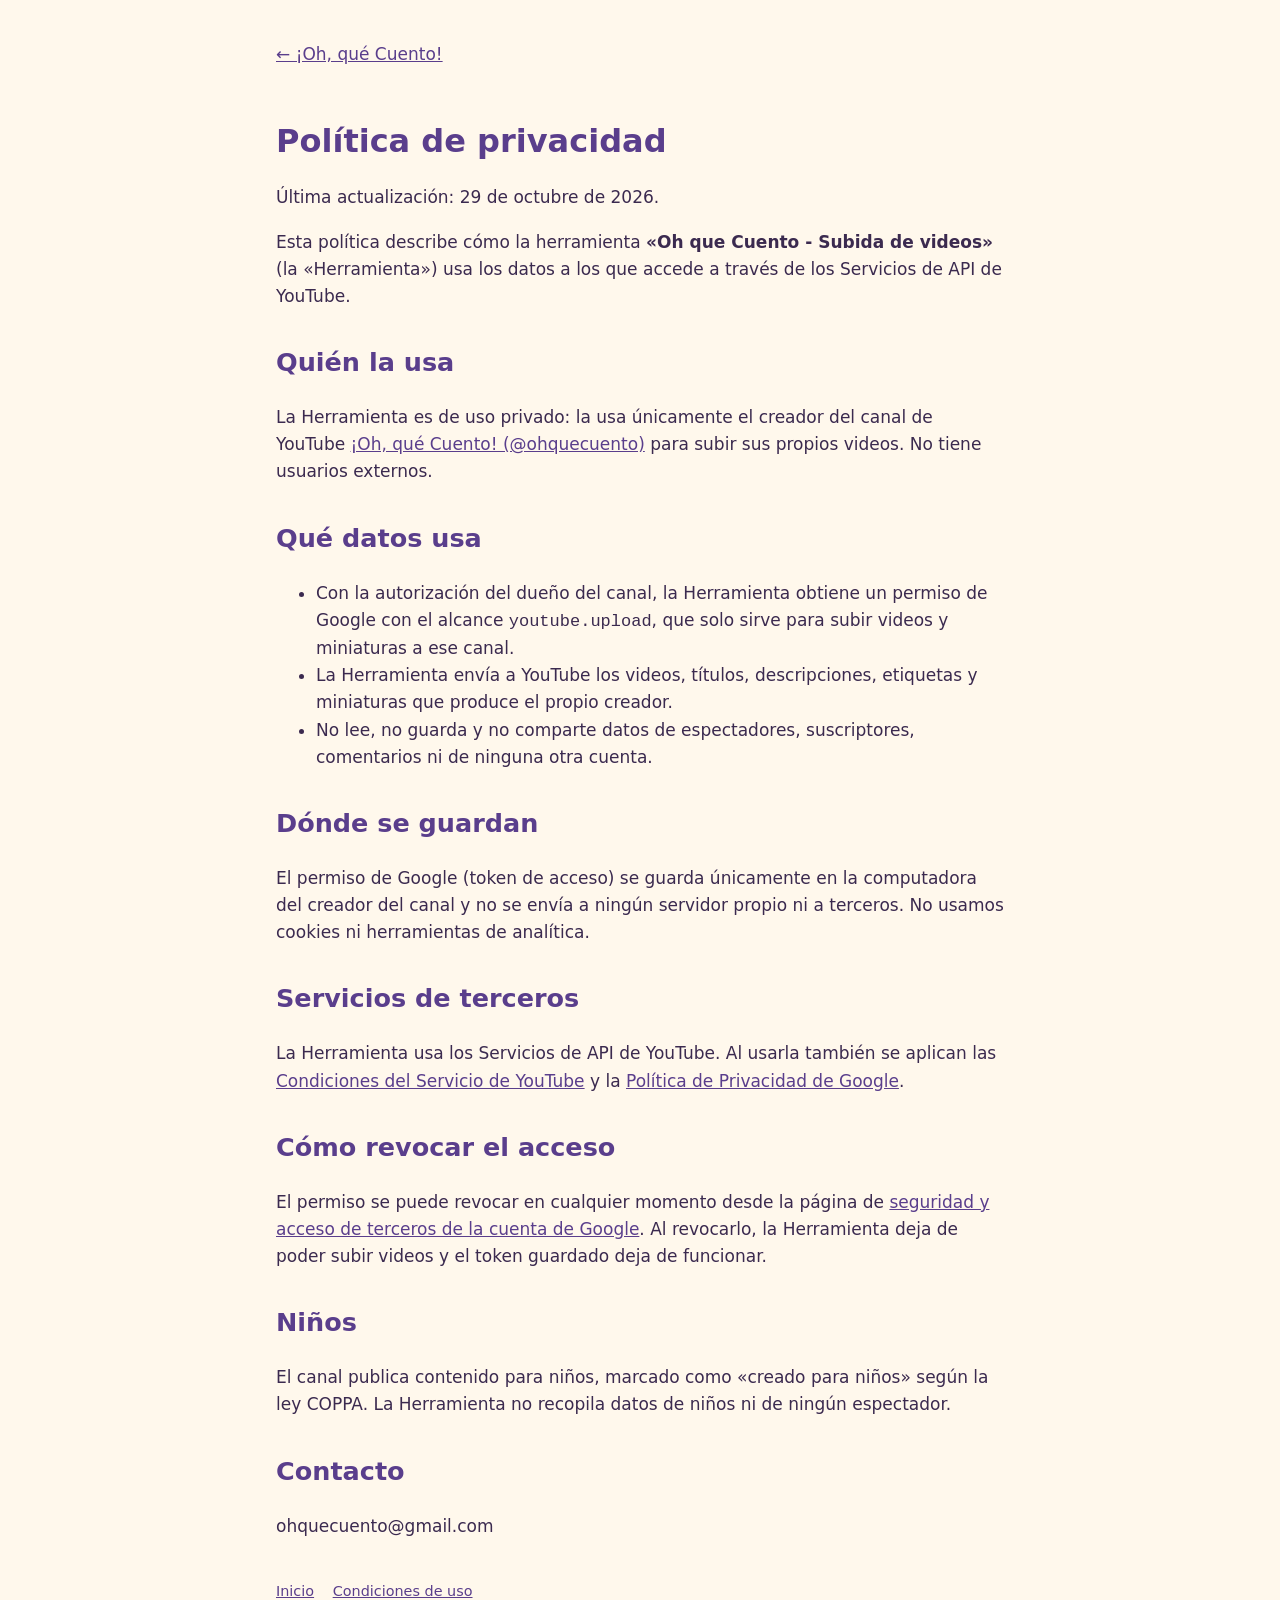
==== privacidad.html @ 2a4a2ed5 "Sitio del canal: portada, privacidad y condiciones" ====
<!doctype html>
<html lang="es">
<head>
  <meta charset="utf-8">
  <meta name="viewport" content="width=device-width, initial-scale=1">
  <title>Privacidad · ¡Oh, qué Cuento!</title>
  <link rel="icon" href="logo.png">
  <link rel="stylesheet" href="estilo.css">
</head>
<body>
  <main>
    <p><a href="index.html">← ¡Oh, qué Cuento!</a></p>
    <h1>Política de privacidad</h1>
    <p>Última actualización: 29 de octubre de 2026.</p>

    <p>Esta política describe cómo la herramienta <strong>«Oh que Cuento - Subida de videos»</strong>
      (la «Herramienta») usa los datos a los que accede a través de los Servicios de API de YouTube.</p>

    <h2>Quién la usa</h2>
    <p>La Herramienta es de uso privado: la usa únicamente el creador del canal de YouTube
      <a href="https://www.youtube.com/@ohquecuento">¡Oh, qué Cuento! (@ohquecuento)</a> para subir sus
      propios videos. No tiene usuarios externos.</p>

    <h2>Qué datos usa</h2>
    <ul>
      <li>Con la autorización del dueño del canal, la Herramienta obtiene un permiso de Google con el alcance
        <code>youtube.upload</code>, que solo sirve para subir videos y miniaturas a ese canal.</li>
      <li>La Herramienta envía a YouTube los videos, títulos, descripciones, etiquetas y miniaturas que produce
        el propio creador.</li>
      <li>No lee, no guarda y no comparte datos de espectadores, suscriptores, comentarios ni de ninguna otra
        cuenta.</li>
    </ul>

    <h2>Dónde se guardan</h2>
    <p>El permiso de Google (token de acceso) se guarda únicamente en la computadora del creador del canal y
      no se envía a ningún servidor propio ni a terceros. No usamos cookies ni herramientas de analítica.</p>

    <h2>Servicios de terceros</h2>
    <p>La Herramienta usa los Servicios de API de YouTube. Al usarla también se aplican las
      <a href="https://www.youtube.com/t/terms">Condiciones del Servicio de YouTube</a> y la
      <a href="https://policies.google.com/privacy">Política de Privacidad de Google</a>.</p>

    <h2>Cómo revocar el acceso</h2>
    <p>El permiso se puede revocar en cualquier momento desde la página de
      <a href="https://myaccount.google.com/permissions">seguridad y acceso de terceros de la cuenta de Google</a>.
      Al revocarlo, la Herramienta deja de poder subir videos y el token guardado deja de funcionar.</p>

    <h2>Niños</h2>
    <p>El canal publica contenido para niños, marcado como «creado para niños» según la ley COPPA. La
      Herramienta no recopila datos de niños ni de ningún espectador.</p>

    <h2>Contacto</h2>
    <p>ohquecuento@gmail.com</p>

    <footer>
      <a href="index.html">Inicio</a>
      <a href="condiciones.html">Condiciones de uso</a>
    </footer>
  </main>
</body>
</html>
---- estilo.css ----
:root {
  --fondo: #fff8ec;
  --texto: #3b2a4f;
  --suave: #6b5a7d;
  --acento: #5a3e8c;
  --amarillo: #ffd93b;
  --tarjeta: #ffffff;
}
@media (prefers-color-scheme: dark) {
  :root {
    --fondo: #1f1a29;
    --texto: #f3ecff;
    --suave: #c9bddb;
    --acento: #c9a8ff;
    --tarjeta: #2a2338;
  }
}
* { box-sizing: border-box; }
body {
  margin: 0;
  background: var(--fondo);
  color: var(--texto);
  font: 17px/1.6 system-ui, -apple-system, "Segoe UI", Roboto, sans-serif;
}
.banner { width: 100%; max-height: 260px; object-fit: cover; display: block; }
main { max-width: 760px; margin: 0 auto; padding: 24px 16px 48px; }
.cabecera { display: flex; align-items: center; gap: 16px; margin-top: -56px; }
.cabecera img { width: 104px; height: 104px; border-radius: 50%; border: 4px solid var(--fondo); background: var(--fondo); }
h1 { margin: 48px 0 0; font-size: 2rem; color: var(--acento); }
h2 { color: var(--acento); margin-top: 2rem; }
a { color: var(--acento); }
.boton {
  display: inline-block; margin-top: 12px; padding: 10px 18px; border-radius: 999px;
  background: var(--amarillo); color: #3b2a4f; font-weight: 700; text-decoration: none;
}
.tarjeta { background: var(--tarjeta); border-radius: 16px; padding: 16px 20px; margin-top: 16px; }
footer { margin-top: 40px; font-size: 0.9rem; color: var(--suave); }
footer a { margin-right: 14px; }
@media (max-width: 520px) {
  .cabecera { flex-direction: column; align-items: flex-start; margin-top: -48px; }
  h1 { margin-top: 0; }
}
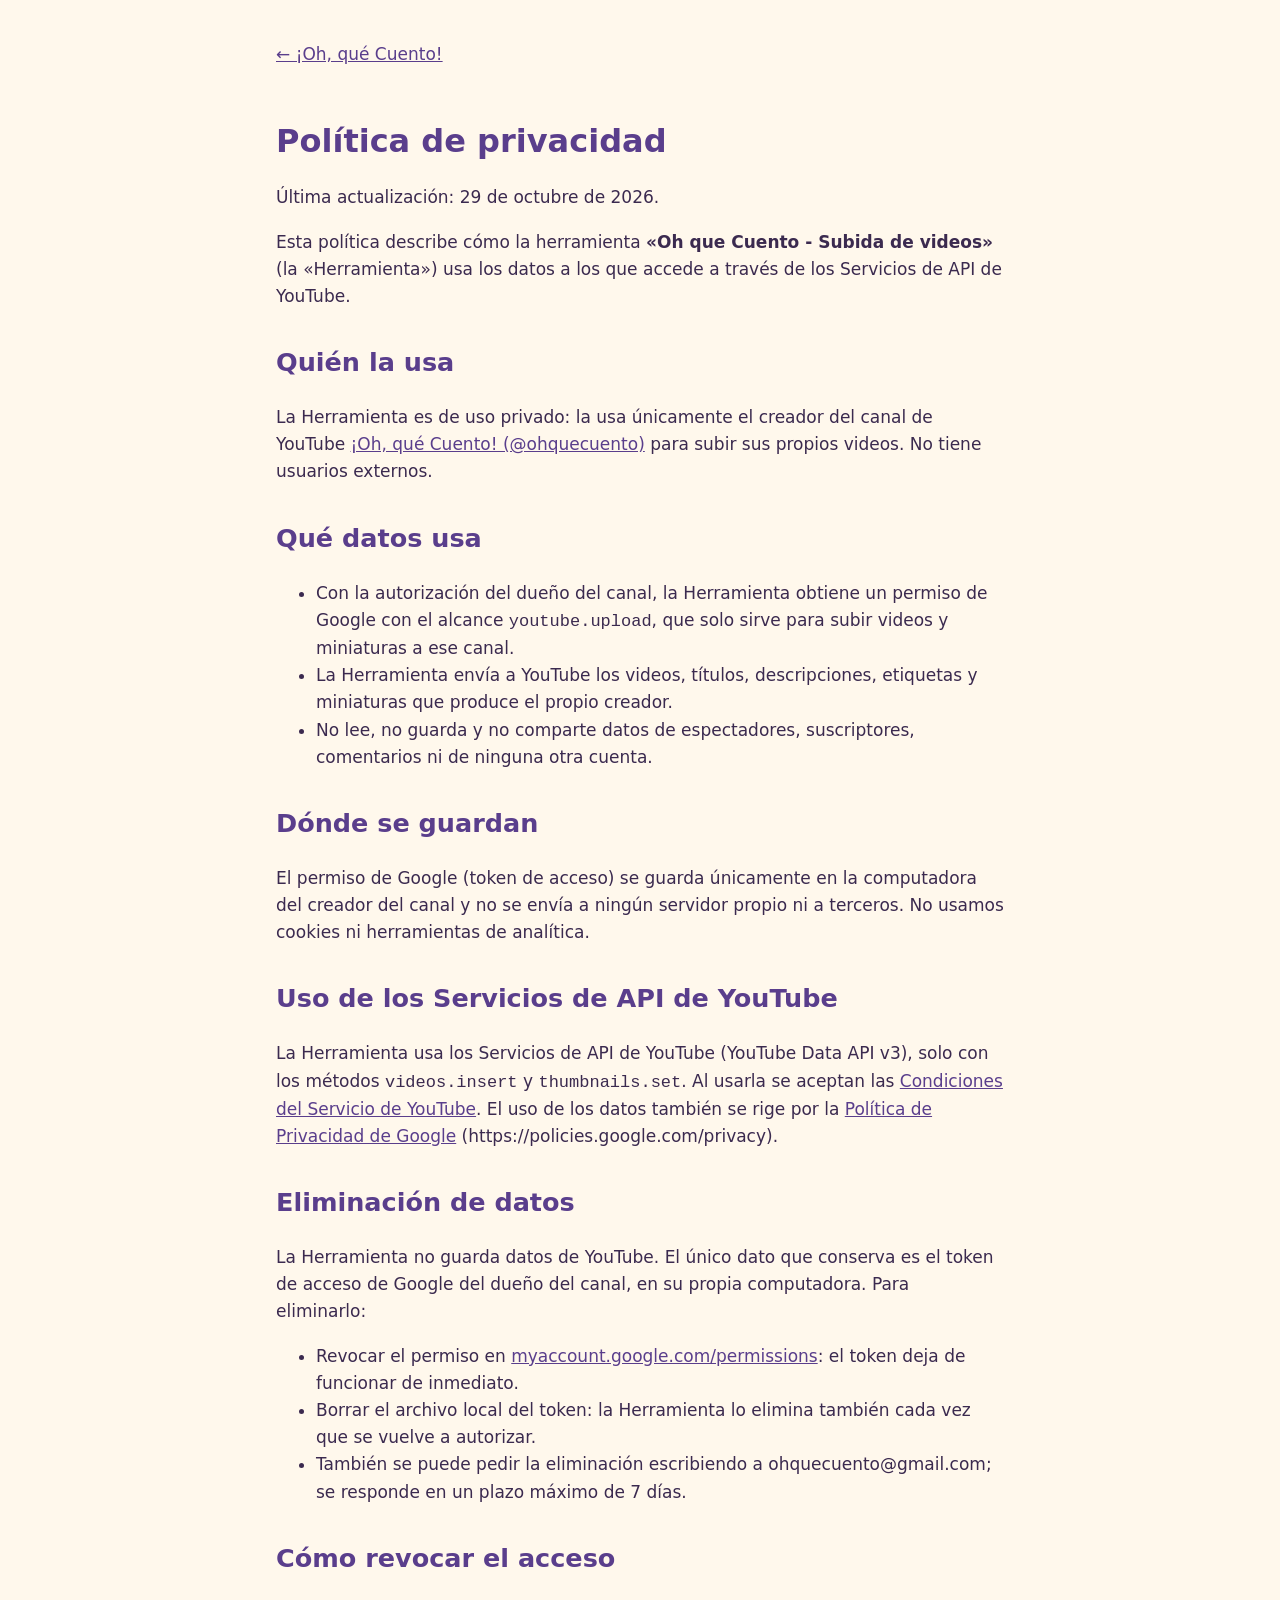
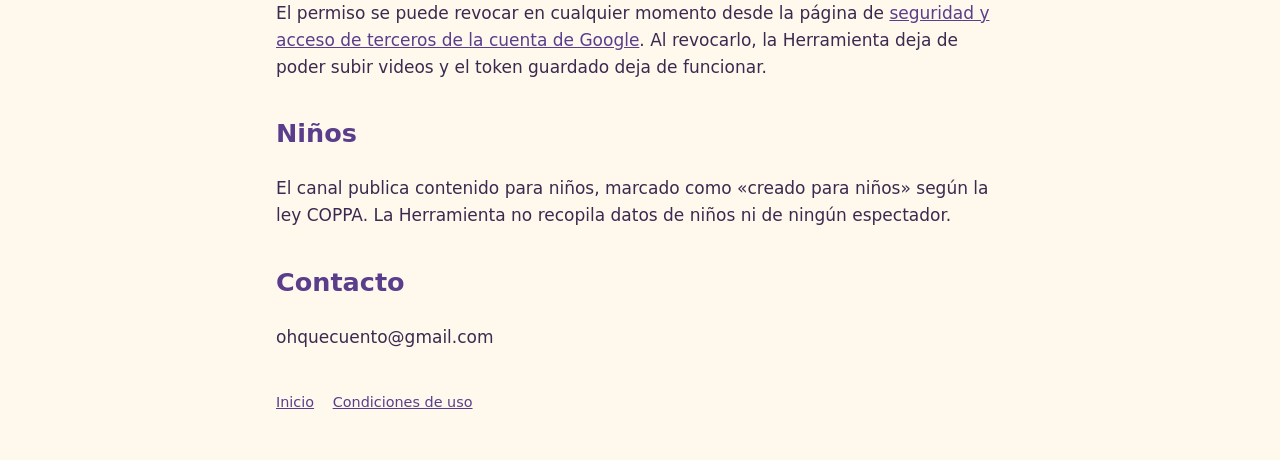
==== commit 38c6ad82: "Privacidad: secciones de YouTube y eliminación de datos" ====
--- a/privacidad.html
+++ b/privacidad.html
@@ -35,10 +35,23 @@
     <p>El permiso de Google (token de acceso) se guarda únicamente en la computadora del creador del canal y
       no se envía a ningún servidor propio ni a terceros. No usamos cookies ni herramientas de analítica.</p>
 
-    <h2>Servicios de terceros</h2>
-    <p>La Herramienta usa los Servicios de API de YouTube. Al usarla también se aplican las
-      <a href="https://www.youtube.com/t/terms">Condiciones del Servicio de YouTube</a> y la
-      <a href="https://policies.google.com/privacy">Política de Privacidad de Google</a>.</p>
+    <h2>Uso de los Servicios de API de YouTube</h2>
+    <p>La Herramienta usa los Servicios de API de YouTube (YouTube Data API v3), solo con los métodos
+      <code>videos.insert</code> y <code>thumbnails.set</code>. Al usarla se aceptan las
+      <a href="https://www.youtube.com/t/terms">Condiciones del Servicio de YouTube</a>. El uso de los datos
+      también se rige por la <a href="https://policies.google.com/privacy">Política de Privacidad de Google</a>
+      (https://policies.google.com/privacy).</p>
+
+    <h2>Eliminación de datos</h2>
+    <p>La Herramienta no guarda datos de YouTube. El único dato que conserva es el token de acceso de Google
+      del dueño del canal, en su propia computadora. Para eliminarlo:</p>
+    <ul>
+      <li>Revocar el permiso en <a href="https://myaccount.google.com/permissions">myaccount.google.com/permissions</a>:
+        el token deja de funcionar de inmediato.</li>
+      <li>Borrar el archivo local del token: la Herramienta lo elimina también cada vez que se vuelve a autorizar.</li>
+      <li>También se puede pedir la eliminación escribiendo a ohquecuento@gmail.com; se responde en un plazo
+        máximo de 7 días.</li>
+    </ul>
 
     <h2>Cómo revocar el acceso</h2>
     <p>El permiso se puede revocar en cualquier momento desde la página de
